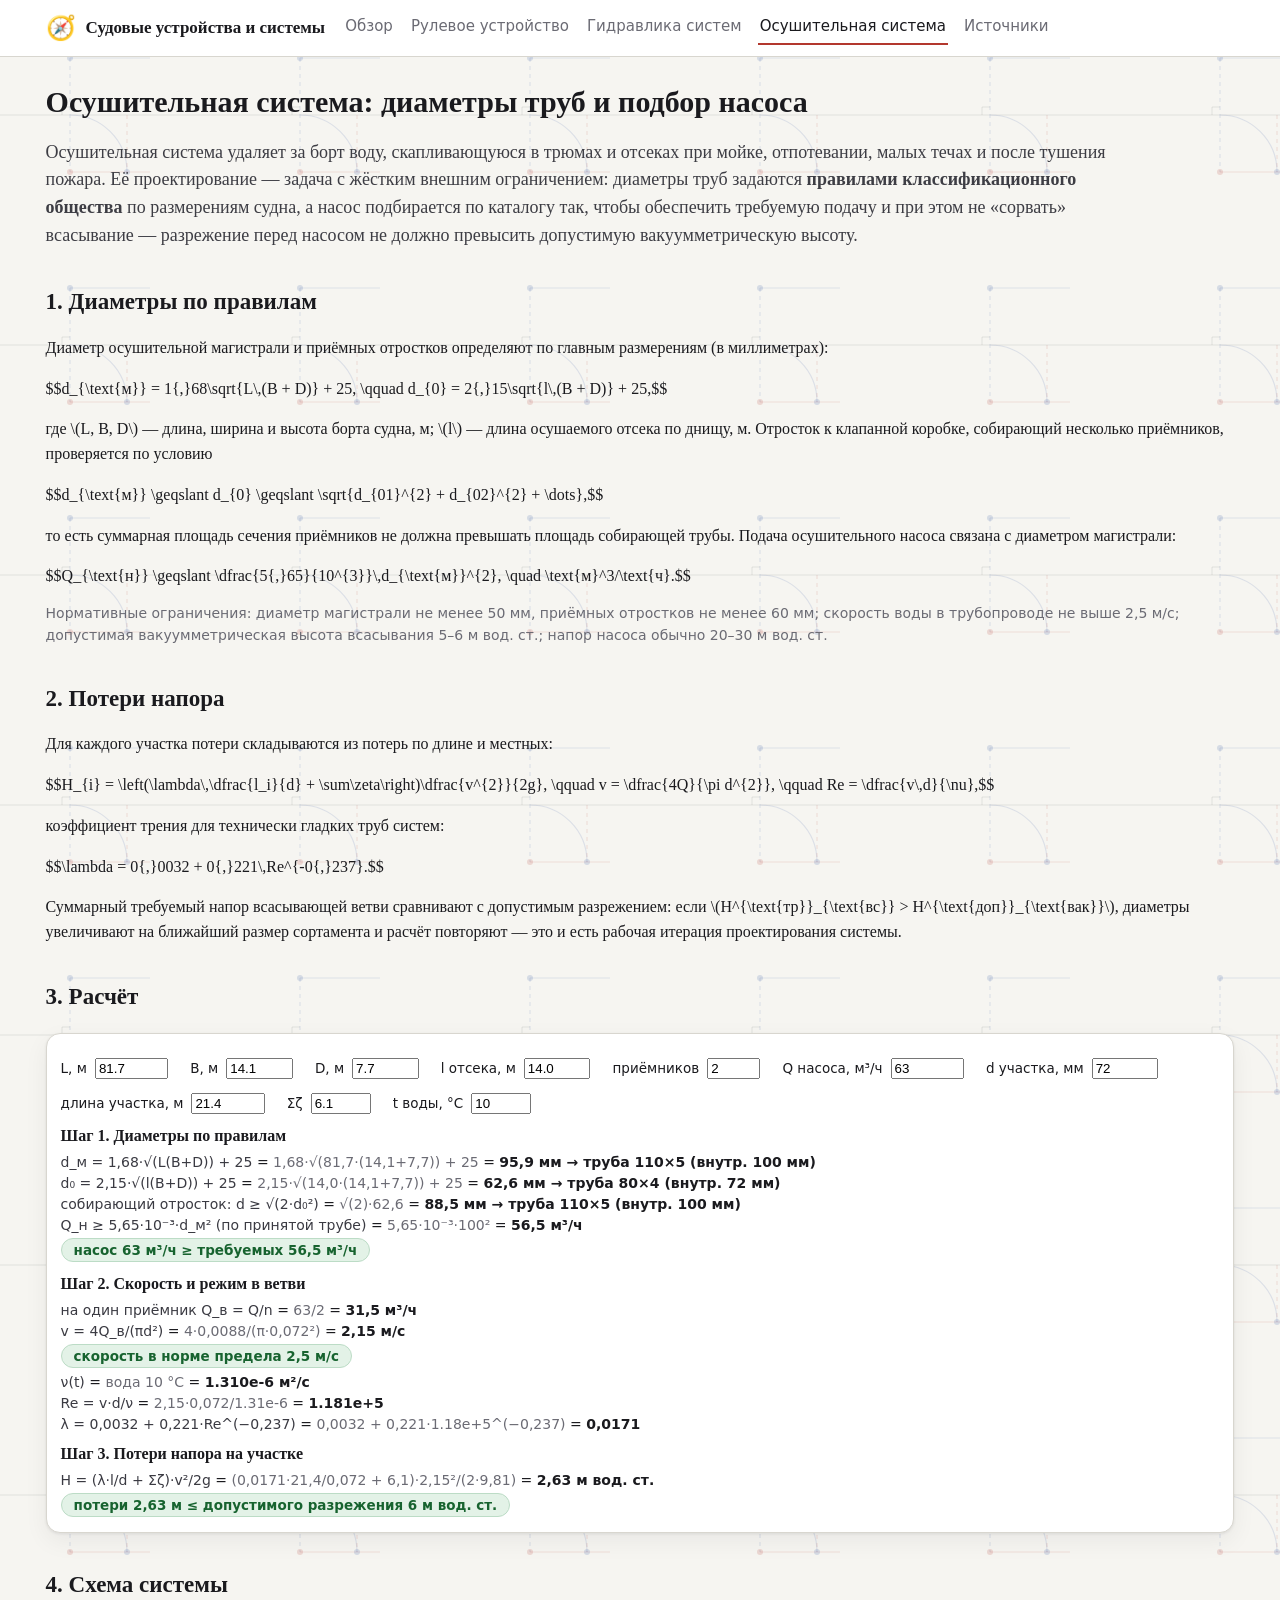
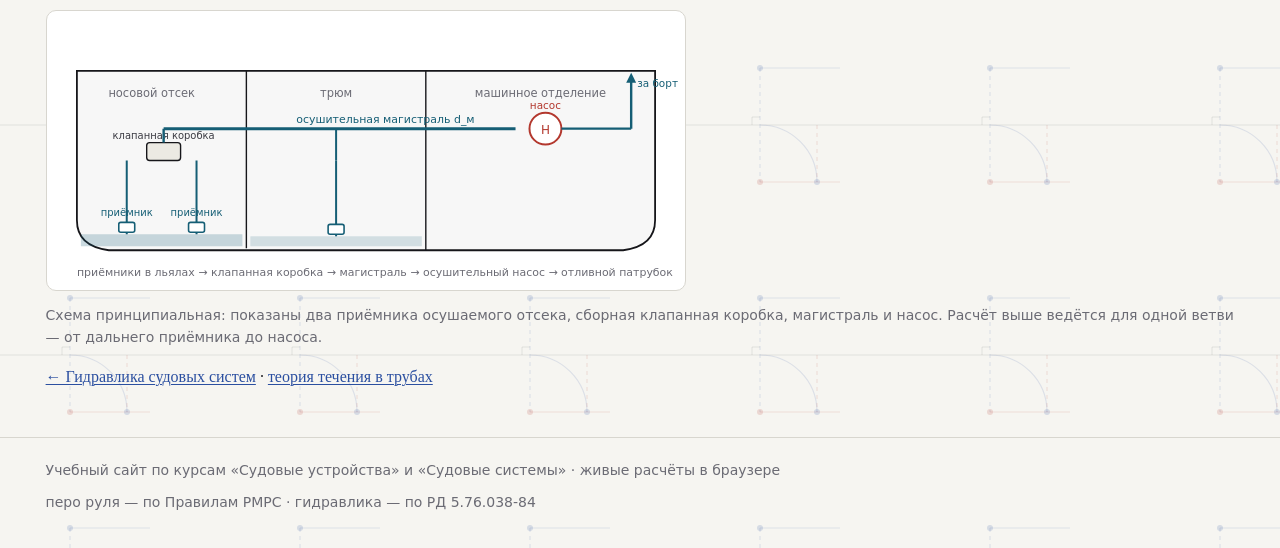
==== site/drainage.html @ a122db38 "Осушительная система: диаметры по правилам, подбор насоса и проверка разрежения Вторая гидравлическа" ====
<!doctype html>
<html lang="ru">
<head>
<meta charset="utf-8">
<meta name="viewport" content="width=device-width, initial-scale=1">
<title>Осушительная система: диаметры труб и подбор насоса</title>
<meta name="description" content="Расчёт осушительной системы судна: диаметры магистрали и приёмных отростков по правилам, подача насоса, потери напора во всасывающей и нагнетательной ветвях, проверка допустимой вакуумметрической высоты.">
<link rel="stylesheet" href="assets/style.css">
</head>
<body>
<main class="wrap">
  <h1>Осушительная система: диаметры труб и подбор насоса</h1>
  <p class="lead">Осушительная система удаляет за борт воду, скапливающуюся
  в трюмах и отсеках при мойке, отпотевании, малых течах и после тушения
  пожара. Её проектирование — задача с жёстким внешним ограничением: диаметры
  труб задаются <b>правилами классификационного общества</b> по размерениям
  судна, а насос подбирается по каталогу так, чтобы обеспечить требуемую
  подачу и при этом не «сорвать» всасывание — разрежение перед насосом не
  должно превысить допустимую вакуумметрическую высоту.</p>

  <h2>1. Диаметры по правилам</h2>
  <p>Диаметр осушительной магистрали и приёмных отростков определяют по
  главным размерениям (в миллиметрах):</p>
  $$d_{\text{м}} = 1{,}68\sqrt{L\,(B + D)} + 25, \qquad
    d_{0} = 2{,}15\sqrt{l\,(B + D)} + 25,$$
  <p>где \(L, B, D\) — длина, ширина и высота борта судна, м;
  \(l\) — длина осушаемого отсека по днищу, м. Отросток к клапанной коробке,
  собирающий несколько приёмников, проверяется по условию</p>
  $$d_{\text{м}} \geqslant d_{0} \geqslant \sqrt{d_{01}^{2} + d_{02}^{2} + \dots},$$
  <p>то есть суммарная площадь сечения приёмников не должна превышать
  площадь собирающей трубы. Подача осушительного насоса связана с диаметром
  магистрали:</p>
  $$Q_{\text{н}} \geqslant \dfrac{5{,}65}{10^{3}}\,d_{\text{м}}^{2}, \quad \text{м}^3/\text{ч}.$$
  <p class="small">Нормативные ограничения: диаметр магистрали не менее 50 мм,
  приёмных отростков не менее 60 мм; скорость воды в трубопроводе не выше
  2,5 м/с; допустимая вакуумметрическая высота всасывания 5–6 м вод. ст.;
  напор насоса обычно 20–30 м вод. ст.</p>

  <h2>2. Потери напора</h2>
  <p>Для каждого участка потери складываются из потерь по длине и местных:</p>
  $$H_{i} = \left(\lambda\,\dfrac{l_i}{d} + \sum\zeta\right)\dfrac{v^{2}}{2g},
    \qquad v = \dfrac{4Q}{\pi d^{2}}, \qquad Re = \dfrac{v\,d}{\nu},$$
  <p>коэффициент трения для технически гладких труб систем:</p>
  $$\lambda = 0{,}0032 + 0{,}221\,Re^{-0{,}237}.$$
  <p>Суммарный требуемый напор всасывающей ветви сравнивают с допустимым
  разрежением: если \(H^{\text{тр}}_{\text{вс}} > H^{\text{доп}}_{\text{вак}}\),
  диаметры увеличивают на ближайший размер сортамента и расчёт повторяют —
  это и есть рабочая итерация проектирования системы.</p>

  <h2>3. Расчёт</h2>
  <div class="panel">
    <div class="controls" style="font-size:13.5px">
      <label>L, м <input type="number" id="dr-L" value="81.7" step="0.1" style="width:5.5em"></label>
      <label>B, м <input type="number" id="dr-B" value="14.1" step="0.1" style="width:5em"></label>
      <label>D, м <input type="number" id="dr-D" value="7.7" step="0.1" style="width:5em"></label>
      <label>l отсека, м <input type="number" id="dr-l" value="14.0" step="0.1" style="width:5em"></label>
      <label>приёмников <input type="number" id="dr-n" value="2" min="1" max="4" step="1" style="width:4em"></label>
      <label>Q насоса, м³/ч <input type="number" id="dr-Q" value="63" step="1" style="width:5.5em"></label>
      <label>d участка, мм <input type="number" id="dr-d" value="72" step="1" style="width:5em"></label>
      <label>длина участка, м <input type="number" id="dr-lu" value="21.4" step="0.1" style="width:5.5em"></label>
      <label>Σζ <input type="number" id="dr-z" value="6.1" step="0.1" style="width:4.5em"></label>
      <label>t воды, °C <input type="number" id="dr-t" value="10" step="1" style="width:4.5em"></label>
    </div>
    <div id="dr-out"></div>
  </div>

  <h2>4. Схема системы</h2>
  <svg viewBox="0 0 640 280" class="geo-board" style="max-width:640px">
    <!-- корпус и отсеки -->
    <path d="M 30 60 L 610 60 L 610 210 Q 610 236 578 240 L 62 240 Q 30 236 30 210 Z"
          fill="rgba(22,22,26,.03)" stroke="#16161a" stroke-width="1.8"/>
    <line x1="200" y1="60" x2="200" y2="238" stroke="#16161a" stroke-width="1.4"/>
    <line x1="380" y1="60" x2="380" y2="240" stroke="#16161a" stroke-width="1.4"/>
    <text x="105" y="86" text-anchor="middle" style="font:11.5px system-ui;fill:#6b6b74">носовой отсек</text>
    <text x="290" y="86" text-anchor="middle" style="font:11.5px system-ui;fill:#6b6b74">трюм</text>
    <text x="495" y="86" text-anchor="middle" style="font:11.5px system-ui;fill:#6b6b74">машинное отделение</text>
    <!-- льяльная вода -->
    <path d="M 34 224 L 196 224 L 196 236 L 34 236 Z" fill="rgba(21,94,117,.22)"/>
    <path d="M 204 226 L 376 226 L 376 236 L 204 236 Z" fill="rgba(21,94,117,.16)"/>
    <!-- приёмники -->
    <g stroke="#155e75" stroke-width="2" fill="none">
      <path d="M 80 224 L 80 150"/><path d="M 150 224 L 150 150"/>
      <path d="M 290 226 L 290 150"/>
    </g>
    <g fill="#fff" stroke="#155e75" stroke-width="1.6">
      <rect x="72" y="212" width="16" height="10" rx="2"/>
      <rect x="142" y="212" width="16" height="10" rx="2"/>
      <rect x="282" y="214" width="16" height="10" rx="2"/>
    </g>
    <text x="80" y="206" text-anchor="middle" style="font:10px system-ui;fill:#155e75">приёмник</text>
    <text x="150" y="206" text-anchor="middle" style="font:10px system-ui;fill:#155e75">приёмник</text>
    <!-- клапанная коробка и магистраль -->
    <rect x="100" y="132" width="34" height="18" rx="3" fill="#eceae3" stroke="#16161a" stroke-width="1.4"/>
    <text x="117" y="128" text-anchor="middle" style="font:10px system-ui;fill:#3a3a42">клапанная коробка</text>
    <line x1="117" y1="132" x2="117" y2="118" stroke="#155e75" stroke-width="2.4"/>
    <line x1="117" y1="118" x2="470" y2="118" stroke="#155e75" stroke-width="3"/>
    <line x1="290" y1="150" x2="290" y2="118" stroke="#155e75" stroke-width="2"/>
    <text x="250" y="112" style="font:11px system-ui;fill:#155e75">осушительная магистраль d_м</text>
    <!-- насос и выброс за борт -->
    <circle cx="500" cy="118" r="16" fill="#fff" stroke="#b3382e" stroke-width="2"/>
    <text x="500" y="123" text-anchor="middle" style="font:12px system-ui;fill:#b3382e">Н</text>
    <text x="500" y="98" text-anchor="middle" style="font:10.5px system-ui;fill:#b3382e">насос</text>
    <line x1="516" y1="118" x2="586" y2="118" stroke="#155e75" stroke-width="2.4"/>
    <line x1="586" y1="118" x2="586" y2="70" stroke="#155e75" stroke-width="2.4"/>
    <path d="M 586 62 l -5 10 l 10 0 z" fill="#155e75"/>
    <text x="592" y="76" style="font:10.5px system-ui;fill:#155e75">за борт</text>
    <text x="30" y="266" style="font:11px system-ui;fill:#6b6b74">приёмники в льялах → клапанная коробка → магистраль → осушительный насос → отливной патрубок</text>
  </svg>
  <p class="small">Схема принципиальная: показаны два приёмника осушаемого
  отсека, сборная клапанная коробка, магистраль и насос. Расчёт выше ведётся
  для одной ветви — от дальнего приёмника до насоса.</p>

  <p><a href="hydraulics">← Гидравлика судовых систем</a> ·
  <a href="https://shadeswd.duckdns.org/mzg/theory">теория течения в трубах</a></p>
</main>
<script src="assets/site.js" data-root="./" data-page="drainage"></script>
<script>
'use strict';
(function () {
  const $ = id => document.getElementById(id);
  const N = (x, d = 2) => isFinite(x)
    ? x.toLocaleString('ru-RU', { minimumFractionDigits: d, maximumFractionDigits: d }) : '—';
  const G = 9.81;
  /* кинематическая вязкость пресной воды по температуре, м²/с */
  const NU = t => 1.78e-6 / (1 + 0.0337 * t + 0.000221 * t * t);
  /* ряд труб систем (наружный диаметр × толщина → внутренний), мм */
  const PIPES = [[57, 3.5], [70, 4], [80, 4], [95, 5], [110, 5], [110, 6], [135, 5], [160, 5], [180, 6]];
  const pick = dmin => {
    for (const [D, s] of PIPES) { const din = D - 2 * s; if (din >= dmin) return { D, s, din }; }
    const [D, s] = PIPES[PIPES.length - 1]; return { D, s, din: D - 2 * s };
  };
  const row = (f, sub, res) =>
    `<div style="margin:5px 0;font:14px system-ui"><span style="color:#3a3a42">${f}</span>` +
    (sub ? ` = <span style="color:#6b6b74">${sub}</span>` : '') + ` = <b>${res}</b></div>`;

  function calc() {
    const L = +$('dr-L').value, B = +$('dr-B').value, D = +$('dr-D').value,
      l = +$('dr-l').value, n = Math.max(1, +$('dr-n').value),
      Q = +$('dr-Q').value, dIn = +$('dr-d').value, lu = +$('dr-lu').value,
      zeta = +$('dr-z').value, t = +$('dr-t').value;

    const dm = 1.68 * Math.sqrt(L * (B + D)) + 25;
    const d0 = 2.15 * Math.sqrt(l * (B + D)) + 25;
    const dCol = d0 * Math.sqrt(n);                 // собирающий отросток
    const pm = pick(dm), p0 = pick(d0), pc = pick(dCol);
    // подача считается по ПРИНЯТОМУ внутреннему диаметру магистрали
    const Qreq = 5.65e-3 * pm.din * pm.din;
    const Qb = Q / n;                                // на один приёмник
    const d = dIn / 1000;
    const v = 4 * (Qb / 3600) / (Math.PI * d * d);
    const nu = NU(t);
    const Re = v * d / nu;
    const lam = 0.0032 + 0.221 * Math.pow(Re, -0.237);
    const H = (lam * lu / d + zeta) * v * v / (2 * G);

    const o = [];
    o.push('<h4 style="margin:6px 0 2px">Шаг 1. Диаметры по правилам</h4>');
    o.push(row('d_м = 1,68·√(L(B+D)) + 25',
      `1,68·√(${N(L, 1)}·(${N(B, 1)}+${N(D, 1)})) + 25`, `${N(dm, 1)} мм → труба ${pm.D}×${pm.s} (внутр. ${pm.din} мм)`));
    o.push(row('d₀ = 2,15·√(l(B+D)) + 25',
      `2,15·√(${N(l, 1)}·(${N(B, 1)}+${N(D, 1)})) + 25`, `${N(d0, 1)} мм → труба ${p0.D}×${p0.s} (внутр. ${p0.din} мм)`));
    o.push(row(`собирающий отросток: d ≥ √(${n}·d₀²)`,
      `√(${n})·${N(d0, 1)}`, `${N(dCol, 1)} мм → труба ${pc.D}×${pc.s} (внутр. ${pc.din} мм)`));
    o.push(row('Q_н ≥ 5,65·10⁻³·d_м² (по принятой трубе)', `5,65·10⁻³·${pm.din}²`, `${N(Qreq, 1)} м³/ч`));
    const okQ = Q >= Qreq;
    o.push(`<div class="badge ${okQ ? 'ok' : 'bad'}">насос ${N(Q, 0)} м³/ч ${okQ ? '≥' : '<'} требуемых ${N(Qreq, 1)} м³/ч</div>`);

    o.push('<h4 style="margin:10px 0 2px">Шаг 2. Скорость и режим в ветви</h4>');
    o.push(row('на один приёмник Q_в = Q/n', `${N(Q, 0)}/${n}`, `${N(Qb, 1)} м³/ч`));
    o.push(row('v = 4Q_в/(πd²)', `4·${N(Qb / 3600, 4)}/(π·${N(d, 3)}²)`, `${N(v, 2)} м/с`));
    const okV = v <= 2.5;
    o.push(`<div class="badge ${okV ? 'ok' : 'bad'}">скорость ${okV ? 'в норме' : 'выше'} предела 2,5 м/с</div>`);
    o.push(row('ν(t)', `вода ${N(t, 0)} °C`, `${nu.toExponential(3)} м²/с`));
    o.push(row('Re = v·d/ν', `${N(v, 2)}·${N(d, 3)}/${nu.toExponential(2)}`, `${Re.toExponential(3)}`));
    o.push(row('λ = 0,0032 + 0,221·Re^(−0,237)', `0,0032 + 0,221·${Re.toExponential(2)}^(−0,237)`, N(lam, 4)));

    o.push('<h4 style="margin:10px 0 2px">Шаг 3. Потери напора на участке</h4>');
    o.push(row('H = (λ·l/d + Σζ)·v²/2g',
      `(${N(lam, 4)}·${N(lu, 1)}/${N(d, 3)} + ${N(zeta, 1)})·${N(v, 2)}²/(2·9,81)`,
      `${N(H, 2)} м вод. ст.`));
    const okH = H <= 6;
    o.push(`<div class="badge ${okH ? 'ok' : 'bad'}">${okH
      ? `потери ${N(H, 2)} м ≤ допустимого разрежения 6 м вод. ст.`
      : `потери ${N(H, 2)} м > 6 м вод. ст. — увеличьте диаметр участка до следующего размера сортамента`}</div>`);
    $('dr-out').innerHTML = o.join('');
  }
  ['dr-L', 'dr-B', 'dr-D', 'dr-l', 'dr-n', 'dr-Q', 'dr-d', 'dr-lu', 'dr-z', 'dr-t']
    .forEach(id => $(id).addEventListener('input', calc));
  calc();
})();
</script>
</body>
</html>
---- site/assets/style.css ----
/* Начертательная геометрия — стиль сайта */
:root {
  --bg: #f6f5f1;
  --paper: #ffffff;
  --ink: #1a1a1e;
  --muted: #6b6b74;
  --line: #d8d6cf;
  --accent: #b3382e;      /* красный построений */
  --accent2: #2b4fa0;     /* синий второго тела */
  --green: #1d7a3e;
  --chip: #eceae3;
  --link: #2b4fa0;
  --shadow: 0 1px 3px rgba(20,20,30,.08), 0 8px 24px rgba(20,20,30,.06);
}
* { box-sizing: border-box; }
html { scroll-behavior: smooth; }
body {
  margin: 0; background-color: var(--bg); background-image: url("data:image/svg+xml,%3Csvg xmlns='http://www.w3.org/2000/svg' width='230' height='230' viewBox='0 0 230 230'%3E%3Cg stroke='%231a1a1e' stroke-width='1' opacity='0.10'%3E%3Cline x1='0' y1='115' x2='230' y2='115'/%3E%3C/g%3E%3Cg fill='none' stroke='%232b4fa0' stroke-width='1.2' opacity='0.13'%3E%3Cline x1='70' y1='58' x2='70' y2='172' stroke-dasharray='4 4'/%3E%3Cpath d='M70 115 A 57 57 0 0 1 127 172'/%3E%3Cline x1='70' y1='58' x2='150' y2='58'/%3E%3C/g%3E%3Cg fill='none' stroke='%23b3382e' stroke-width='1.2' opacity='0.13'%3E%3Cline x1='70' y1='172' x2='150' y2='172'/%3E%3Cline x1='127' y1='115' x2='127' y2='172' stroke-dasharray='4 4'/%3E%3C/g%3E%3Cg fill='none' stroke='%231a1a1e' stroke-width='1' opacity='0.10'%3E%3Cpath d='M62 115 L62 107 L70 107'/%3E%3C/g%3E%3Cg opacity='0.16'%3E%3Ccircle cx='70' cy='58' r='3' fill='%232b4fa0'/%3E%3Ccircle cx='70' cy='172' r='3' fill='%23b3382e'/%3E%3Ccircle cx='127' cy='172' r='3' fill='%232b4fa0'/%3E%3C/g%3E%3C/svg%3E"); color: var(--ink);
  font: 16px/1.55 Georgia, 'Times New Roman', serif;
}
a { color: var(--link); text-decoration-thickness: 1px; text-underline-offset: 2px; }
a:hover { color: var(--accent); }
code { font-family: ui-monospace, Consolas, monospace; font-size: .92em; background: var(--chip); padding: 1px 5px; border-radius: 4px; }

.wrap { max-width: min(1600px, 96vw); margin: 0 auto; padding: 0 20px; }

/* шапка */
header.site {
  background: var(--paper); border-bottom: 1px solid var(--line);
  position: sticky; top: 0; z-index: 30;
}
header.site .wrap { display: flex; align-items: center; gap: 18px; min-height: 56px; flex-wrap: wrap; }
.logo { display: flex; align-items: center; gap: 10px; font-weight: 700; text-decoration: none; color: var(--ink); font-size: 17px; }
.logo svg { display: block; }
nav.top { display: flex; gap: 4px 14px; flex-wrap: wrap; font-size: 15px; font-family: system-ui, sans-serif; }
nav.top a { text-decoration: none; color: var(--muted); padding: 4px 2px; border-bottom: 2px solid transparent; }
nav.top a.on, nav.top a:hover { color: var(--ink); border-bottom-color: var(--accent); }
.nav-drop { position: relative; display: inline-block; }
.nav-drop .drop {
  display: none; position: absolute; left: -10px; top: 100%; z-index: 40;
  background: var(--paper); border: 1px solid var(--line); border-radius: 10px;
  box-shadow: var(--shadow); padding: 6px 0; min-width: 210px;
}
.nav-drop:hover .drop, .nav-drop:focus-within .drop { display: block; }
.nav-drop .drop a {
  display: block; padding: 7px 16px; border-bottom: none; white-space: nowrap;
}
.nav-drop .drop a:hover, .nav-drop .drop a.on { background: #eef3ff; color: var(--ink); }

h1 { font-size: 30px; line-height: 1.25; margin: 26px 0 6px; }
h2 { font-size: 23px; margin: 34px 0 8px; }
h3 { font-size: 18px; margin: 22px 0 6px; }
.lead { font-size: 18px; color: #3d3d44; max-width: 60em; }
.small, .muted { color: var(--muted); font-size: 14px; font-family: system-ui, sans-serif; }
.note {
  background: #fbf7ea; border: 1px solid #e7dcb8; border-radius: 10px;
  padding: 10px 14px; margin: 14px 0; font-size: 15px;
}
.tip { background: #eef3ff; border-color: #c9d6f2; }
.warn { background: #fdeeee; border-color: #eec6c2; }

/* карточки */
.cards { display: grid; grid-template-columns: repeat(auto-fill, minmax(250px, 1fr)); gap: 16px; margin: 18px 0; }
.card {
  background: var(--paper); border: 1px solid var(--line); border-radius: 14px;
  padding: 16px 18px; box-shadow: var(--shadow); display: flex; flex-direction: column; gap: 6px;
}
.card h3 { margin: 0; }
.card p { margin: 0; font-size: 14.5px; color: #46464e; }
.card .go { margin-top: auto; padding-top: 8px; font-family: system-ui, sans-serif; font-size: 14px; }
.card.demo { border-left: 4px solid var(--accent); }

/* панель с доской */
.panel {
  background: var(--paper); border: 1px solid var(--line); border-radius: 14px;
  box-shadow: var(--shadow); padding: 14px; margin: 18px 0;
}
.panel .caption { font-size: 14px; color: var(--muted); font-family: system-ui, sans-serif; margin-top: 6px; }
.boards { display: flex; gap: 14px; flex-wrap: wrap; align-items: flex-start; }
.boards > div { flex: 1 1 340px; min-width: 0; }

/* SVG-доска */
svg.geo-board {
  width: 100%; height: auto; display: block;
  background: #fff; border: 1px solid var(--line); border-radius: 10px;
  touch-action: none; user-select: none;
}
/* служебные слои не перехватывают мышь (подписи/размеры/анимация поверх ручек) */
.layer-aux, .layer-link, .layer-labels, .layer-accent, .layer-anim { pointer-events: none; }
.ln { stroke: #16161a; stroke-width: 1.6; fill: none; stroke-linecap: round; stroke-linejoin: round; }
.ln-thin { stroke: #16161a; stroke-width: 1; fill: none; }
.ln-axis { stroke: #101014; stroke-width: 2.8; fill: none; }
.ln-link { stroke: #b9b9c0; stroke-width: .9; fill: none; }
.ln-dash { stroke-dasharray: 6 5; }
.ln-dim { stroke: #16161a; stroke-width: 1; fill: none; marker-start: url(#arrS); marker-end: url(#arrE); }
.red  { stroke: var(--accent); }
.blue { stroke: var(--accent2); }
.green{ stroke: var(--green); }
.gray { stroke: #9a9aa2; }
.fill-soft { fill: rgba(43,79,160,.06); }
.fill-red  { fill: rgba(179,56,46,.08); }
.fill-green{ fill: rgba(29,122,62,.10); }
.pt { fill: #16161a; stroke: none; }
.pt.red { fill: var(--accent); } .pt.blue { fill: var(--accent2); } .pt.green { fill: var(--green); }
.pt.open { fill: #fff; stroke: #16161a; stroke-width: 1.4; }
.lbl { font: italic 14.5px Georgia, serif; fill: #16161a; paint-order: stroke; stroke: #ffffffcc; stroke-width: 3px; }
.lbl.red { fill: var(--accent); } .lbl.blue { fill: var(--accent2); } .lbl.green { fill: var(--green); }
.lbl.gray { fill: #85858d; }
.lbl-axis { font: italic 14px Georgia, serif; fill: #101014; }
.lbl-dim { font: 700 13px system-ui, sans-serif; fill: #101014; }

/* ручки перетаскивания */
.handle { cursor: grab; }
.handle.drag { cursor: grabbing; }
.handle-halo { fill: rgba(43,79,160,.10); stroke: rgba(43,79,160,.35); stroke-width: 1; stroke-dasharray: 2 2; }
.handle-core { fill: var(--accent2); stroke: #fff; stroke-width: 1.4; }
.handle.red .handle-core { fill: var(--accent); }
.handle.red .handle-halo { fill: rgba(179,56,46,.10); stroke: rgba(179,56,46,.4); }
.handle.green .handle-core { fill: var(--green); }
.handle:hover .handle-halo { fill: rgba(43,79,160,.2); }
.handle.red:hover .handle-halo { fill: rgba(179,56,46,.2); }

/* плеер шагов */
.stepper { margin: 10px 0; font-family: system-ui, sans-serif; }
.stepper-bar { display: flex; align-items: center; gap: 8px; flex-wrap: wrap; }
.btn {
  border: 1px solid var(--line); background: var(--paper); border-radius: 8px;
  padding: 6px 12px; font: 14px system-ui, sans-serif; cursor: pointer; color: var(--ink);
}
.btn:hover { border-color: var(--accent2); color: var(--accent2); }
.btn.primary { background: var(--accent2); border-color: var(--accent2); color: #fff; }
.btn.primary:hover { filter: brightness(1.1); color: #fff; }
.st-dots { display: flex; gap: 4px; flex-wrap: wrap; }
.st-dot {
  width: 28px; height: 28px; border-radius: 50%; border: 1px solid var(--line);
  background: var(--paper); font: 12px system-ui, sans-serif; cursor: pointer; color: var(--muted);
}
.st-dot.done { background: var(--chip); }
.st-dot.on { background: var(--accent2); border-color: var(--accent2); color: #fff; }
.st-body { margin-top: 8px; background: #f4f6fb; border: 1px solid #dfe5f2; border-radius: 10px; padding: 10px 14px; }
.st-title { font-weight: 600; font-size: 15px; }
.st-num { color: var(--accent2); }
.st-text { font: 14.5px/1.5 system-ui, sans-serif; color: #3a3a42; margin-top: 3px; }
.st-text a { color: var(--link); }

/* контролы */
.controls { display: flex; gap: 14px 22px; flex-wrap: wrap; align-items: center; margin: 10px 0; font-family: system-ui, sans-serif; font-size: 14px; }
.controls label { display: flex; align-items: center; gap: 8px; }
.controls input[type=range] { width: 150px; accent-color: var(--accent2); }
.badge {
  display: inline-block; border-radius: 999px; padding: 3px 12px; font: 600 13.5px system-ui, sans-serif;
}
.badge.ok { background: #e3f2e7; color: #17632f; border: 1px solid #bcdcc6; }
.badge.bad { background: #fbe7e5; color: #9c2b22; border: 1px solid #eec6c2; }
.readout { font: 600 14px ui-monospace, monospace; background: var(--chip); border-radius: 6px; padding: 2px 8px; }

/* теоретические врезки и ссылки на теорию */
.theory-link {
  display: inline-block; background: #eef3ff; border: 1px solid #c9d6f2; border-radius: 999px;
  padding: 2px 12px; font: 13.5px system-ui, sans-serif; text-decoration: none; margin: 2px 2px;
}
.theory-link::before { content: '§ '; color: var(--accent2); font-weight: 700; }

/* история / галерея */
.timeline { border-left: 3px solid var(--line); margin: 16px 0 16px 8px; padding-left: 22px; }
.timeline .ev { margin: 14px 0; position: relative; }
.timeline .ev::before {
  content: ''; position: absolute; left: -29px; top: 6px; width: 11px; height: 11px;
  border-radius: 50%; background: var(--accent); border: 2px solid var(--bg);
}
.timeline .when { font: 700 14px system-ui, sans-serif; color: var(--accent); }
.gallery { display: grid; grid-template-columns: repeat(auto-fill, minmax(260px, 1fr)); gap: 12px; margin: 14px 0; }
.gallery figure { margin: 0; background: var(--paper); border: 1px solid var(--line); border-radius: 10px; padding: 8px; }
.gallery img { width: 100%; height: auto; border-radius: 6px; display: block; }
.gallery figcaption { font: 13px system-ui, sans-serif; color: var(--muted); padding: 6px 4px 2px; }

/* библиография */
ol.bib { padding-left: 24px; }
ol.bib li { margin: 10px 0; }
ol.bib .bib-url { font: 13px system-ui, sans-serif; }

/* подвал */
footer.site { border-top: 1px solid var(--line); margin-top: 48px; padding: 22px 0 34px; color: var(--muted); font-size: 14px; font-family: system-ui, sans-serif; }
footer.site .wrap { display: flex; flex-wrap: wrap; gap: 10px 30px; justify-content: space-between; }

@media (max-width: 720px) {
  h1 { font-size: 24px; }
  .boards > div { flex-basis: 100%; }
}
.dim { opacity: .32; }

/* карточки-ссылки (оглавления) — без подчёркивания */
a.card { text-decoration: none; color: inherit; }
a.card:hover { border-color: var(--accent, #155e75); }
a.card h3 { text-decoration: none; }
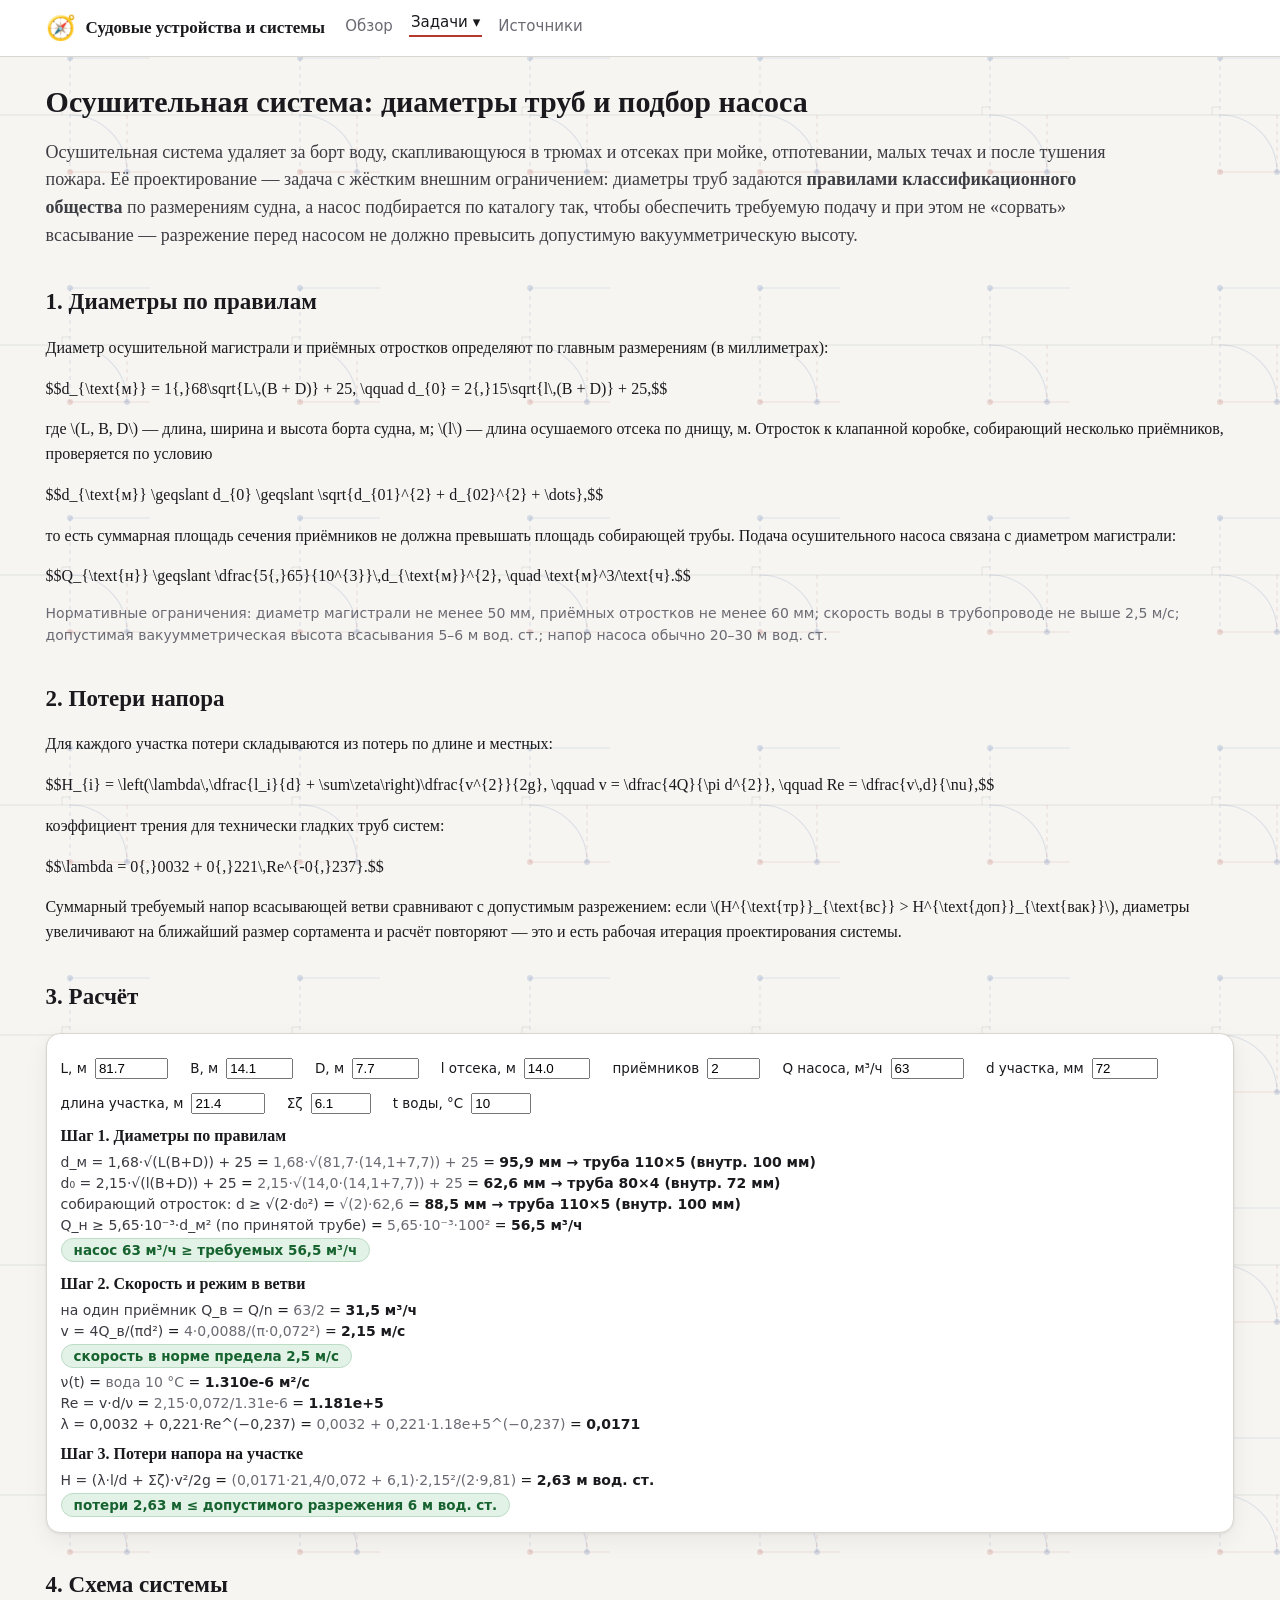
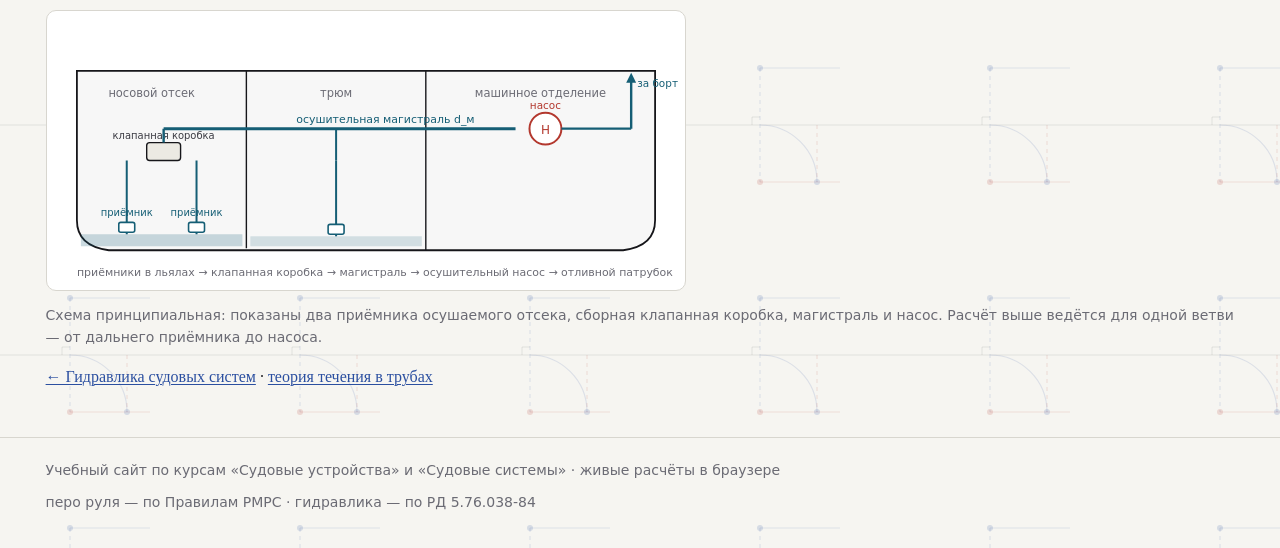
==== commit 03aa4e39: "шапка: кнопки сгруппированы в «Теория / Опыты / Задачи» с выпадающими списками; скрипт каркаса перен" ====
--- a/site/drainage.html
+++ b/site/drainage.html
@@ -8,6 +8,7 @@
 <link rel="stylesheet" href="assets/style.css">
 </head>
 <body>
+<script src="assets/site.js" data-root="./" data-page="drainage"></script>
 <main class="wrap">
   <h1>Осушительная система: диаметры труб и подбор насоса</h1>
   <p class="lead">Осушительная система удаляет за борт воду, скапливающуюся
@@ -113,7 +114,6 @@
   <p><a href="hydraulics">← Гидравлика судовых систем</a> ·
   <a href="https://shadeswd.duckdns.org/mzg/theory">теория течения в трубах</a></p>
 </main>
-<script src="assets/site.js" data-root="./" data-page="drainage"></script>
 <script>
 'use strict';
 (function () {
--- a/site/assets/style.css
+++ b/site/assets/style.css
@@ -193,3 +193,13 @@
 a.card { text-decoration: none; color: inherit; }
 a.card:hover { border-color: var(--accent, #155e75); }
 a.card h3 { text-decoration: none; }
+
+/* мобильная защита от горизонтального переполнения */
+main table { display: block; max-width: 100%; overflow-x: auto; }
+.katex-display { overflow-x: auto; overflow-y: hidden; padding: 2px 0 6px; }
+.katex-mathml { position: absolute; clip: rect(1px,1px,1px,1px); width: 1px; height: 1px; overflow: hidden; }
+svg.geo-board { max-width: 100%; height: auto; }
+.controls label { max-width: 100%; flex-wrap: wrap; }
+.controls select, .controls input[type=number] { max-width: 100%; }
+main .readout, main .caption, main .small { overflow-wrap: anywhere; }
+main .note div, main .note span, main .steps div, main .out div { overflow-wrap: anywhere; }
